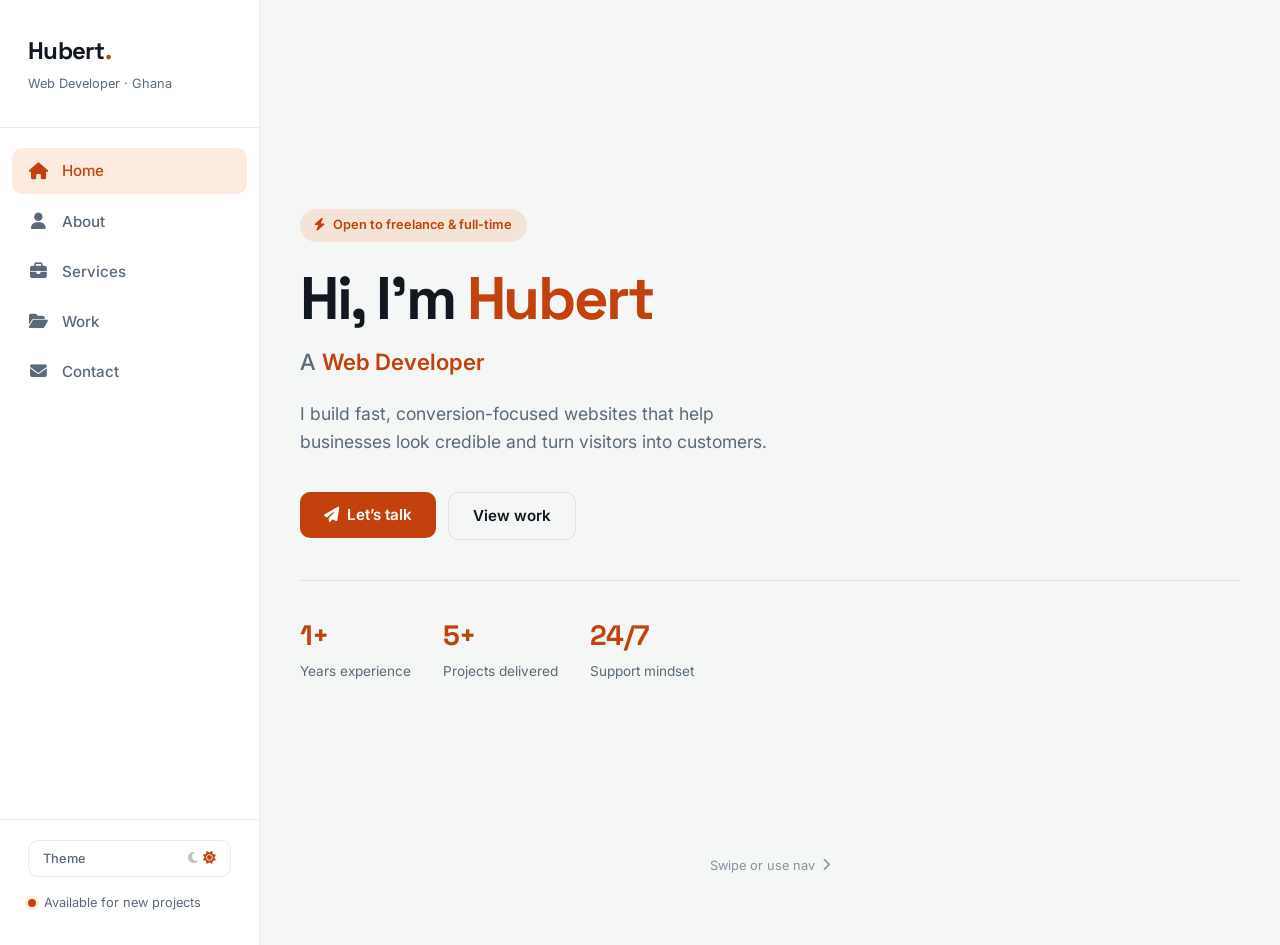
==== index.html @ 8af16c38 "Add files via upload" ====
<!DOCTYPE html>
<html lang="en" data-theme="dark">
<head>
  <meta charset="UTF-8" />
  <meta name="viewport" content="width=device-width, initial-scale=1.0" />
  <meta name="description" content="Hubert — Web Developer from Ghana. Clean, fast, conversion-focused websites that help businesses look credible and sell." />
  <meta name="keywords" content="Web Developer for hire, Freelance gigs, Freelance Developer, Websites, Business websites, Business assets, Digital assets, Hubert Sackey, Digital Marketing"/>
  <meta name="theme-color" content="#0f1419" />
  <title>Hubert | Web Developer</title>

  <link rel="preconnect" href="https://fonts.googleapis.com" />
  <link rel="preconnect" href="https://fonts.gstatic.com" crossorigin />
  <link href="https://fonts.googleapis.com/css2?family=Inter:wght@400;500;600;700&family=Space+Grotesk:wght@500;600;700&display=swap" rel="stylesheet" />
  <link rel="stylesheet" href="https://cdnjs.cloudflare.com/ajax/libs/font-awesome/6.5.2/css/all.min.css" />
  <link rel="stylesheet" href="https://cdn.jsdelivr.net/npm/swiper@11/swiper-bundle.min.css" />
  <link rel="stylesheet" href="styles.css"/>
 
 <style>
    
      @media (max-width: 900px) {
      .sidebar { display: none; }
      .mobile-nav { display: flex; }
      .mobile-theme { display: flex; }
      .slide-inner { padding: 2rem 1.25rem 5.5rem; }
      .about-grid, .contact-grid { grid-template-columns: 1fr; gap: 2rem; }
      .form-row { grid-template-columns: 1fr; }
      .home-stats { gap: 1.5rem; }
      .app { height: 100vh; width: 100%; }
      .home-slide .swiper-slide{height: 100vh;}
      .main {height: 100%;} 
      .preferred-height {position: fixed; height: 100vh;}
      body { height: 100vh;}
      .scroll-hint {
      position: fixed;
      padding-bottom: 60px;
      }
    }
    @media (max-width: 480px) {
      .home-title { font-size: 2.1rem; }
      .services-grid, .projects-grid { grid-template-columns: 1fr; }
    }
    @media (prefers-reduced-motion: reduce) {
      *, *::before, *::after {
        animation-duration: 0.01ms !important;
        transition-duration: 0.01ms !important;
      }
    }
 </style>
</head>
<body>
  <div class="app">
    <aside class="sidebar">
      <div class="brand">
        <div class="logo">Hubert<span>.</span></div>
        <div class="tagline">Web Developer · Ghana</div>
      </div>
      <nav class="nav" aria-label="Main navigation">
          <a href="portfolio-home.html"><button class="nav-item active" aria-current="page"><i class="fa-solid fa-house"></i> Home</button></a>
          <a href="portfolio-about.html"><button class="nav-item"><i class="fa-solid fa-user"></i> About</button></a>
          <a href="portfolio-services.html"><button class="nav-item"><i class="fa-solid fa-briefcase"></i> Services</button></a>
          <a href="portfolio-work.html"><button class="nav-item"><i class="fa-solid fa-folder-open"></i> Work</button></a>
          <a href="portfolio-contact.html"><button class="nav-item"><i class="fa-solid fa-envelope"></i> Contact</button></a>
        </nav>
      <div class="sidebar-footer">
        <button class="theme-toggle" id="themeToggle" type="button" aria-label="Toggle theme">
          <span>Theme</span>
          <span class="icons"><i class="fa-solid fa-moon"></i><i class="fa-solid fa-sun"></i></span>
        </button>
        <div class="availability">
          <span class="dot" aria-hidden="true"></span>
          Available for new projects
        </div>
      </div>
    </aside>

    <main class="main">
      <div class="swiper" id="portfolioSwiper">
        <div class="swiper-wrapper">
          <section class="swiper-slide home-slide" data-hash="home">
              <div class="preferred-height">
            <div class="slide-inner">
              <div class="home-badge"><i class="fa-solid fa-bolt"></i> Open to freelance &amp; full-time</div>
              <h1 class="home-title">Hi, I’m <span class="name">Hubert</span></h1>
              <p class="home-role">A <span class="typed" id="typed-role">Web Developer</span></p>
              <p class="home-lead">I build fast, conversion-focused websites that help businesses look credible and turn visitors into customers.</p>
              <div class="btn-group">
                <a href="portfolio-contact.html" title="Home Page"><button class="btn btn-primary" data-goto="4"><i class="fa-solid fa-paper-plane"></i> Let’s talk</button></a>
                <a href="portfolio-work.html"><button class="btn btn-ghost" data-goto="3">View work</button></a>
              </div>
              <div class="home-stats">
                <div class="stat"><strong>1+</strong><span>Years experience</span></div>
                <div class="stat"><strong>5+</strong><span>Projects delivered</span></div>
                <div class="stat"><strong>24/7</strong><span>Support mindset</span></div>
              </div>
              </div>
            </div>
            <p class="scroll-hint">Swipe or use nav <i class="fa-solid fa-chevron-right"></i></p>
          </section>
        </div>
      </div>
    </main>
  </div>

    <nav class="mobile-nav" aria-label="Mobile navigation">
      <a href="portfolio-home.html"><button class="active"><i class="fa-solid fa-house"></i> Home</button></a>
      <a href="portfolio-about.html"><button><i class="fa-solid fa-user"></i> About</button></a>
      <a href="portfolio-services.html"><button><i class="fa-solid fa-briefcase"></i> Services</button></a>
      <a href="portfolio-work.html"><button><i class="fa-solid fa-folder-open"></i> Work</button></a>
      <a href="portfolio-contact.html"><button><i class="fa-solid fa-envelope"></i> Contact</button></a>
    </nav>
  <button class="mobile-theme" id="mobileThemeToggle" type="button" aria-label="Toggle theme">
    <i class="fa-solid fa-moon" id="mobileThemeIcon"></i>
  </button>

  <div class="case-overlay" id="caseOverlay" role="dialog" aria-modal="true" aria-labelledby="caseTitle">
    <div class="case-header">
      <button type="button" class="case-back" id="caseBack"><i class="fa-solid fa-arrow-left"></i> Back to work</button>
    </div>
    <div class="case-body"><div class="case-inner" id="caseContent"></div></div>
  </div>

  <script src="https://cdn.jsdelivr.net/npm/swiper@11/swiper-bundle.min.js"></script>
  <script src="nav.js"></script>
<script>
  const roles = ['Web Developer', 'Landing Page Specialist', 'Responsive Site Builder', 'Problem Solver'];
  let roleIndex = 0;
  const typedEl = document.getElementById('typed-role');
  if (typedEl) {
    setInterval(() => {
      roleIndex = (roleIndex + 1) % roles.length;
      typedEl.style.opacity = '0';
      setTimeout(() => {
        typedEl.textContent = roles[roleIndex];
        typedEl.style.opacity = '1';
      }, 200);
    }, 2800);
    typedEl.style.transition = 'opacity 0.2s ease';
  }
</script>
</body>
</html>
---- styles.css ----
:root, [data-theme="dark"] {
      --bg: #0f1419;
      --bg-elevated: #1a222c;
      --bg-card: #212a36;
      --text: #e8eef4;
      --text-muted: #8b9bb4;
      --accent: #e85d04;
      --accent-dark: #c2410c;
      --accent-soft: rgba(232, 93, 4, 0.12);
      --border: rgba(255, 255, 255, 0.07);
      --shadow: 0 12px 40px rgba(0, 0, 0, 0.4);
    }
    [data-theme="light"] {
      --bg: #f4f7f5;
      --bg-elevated: #ffffff;
      --bg-card: #ffffff;
      --text: #12181f;
      --text-muted: #5a6a7a;
      --accent: #c2410c;
      --accent-dark: #9a3412;
      --accent-soft: rgba(232, 93, 4, 0.12);
      --border: rgba(0, 0, 0, 0.08);
      --shadow: 0 12px 32px rgba(0, 0, 0, 0.08);
    }
    :root {
      --radius: 14px;
      --sidebar-w: 260px;
      --transition: 0.25s cubic-bezier(0.4, 0, 0.2, 1);
      --font: 'Inter', system-ui, sans-serif;
      --font-display: 'Space Grotesk', 'Inter', sans-serif;
    }
    *, *::before, *::after { margin: 0; padding: 0; box-sizing: border-box; }
    html { scroll-behavior: smooth;  -webkit-text-size-adjust: 100%; }
    body {
      font-family: var(--font);
      background: var(--bg);
      color: var(--text);
      line-height: 1.6;
      height: 100%;
      -webkit-font-smoothing: antialiased;
      transition: background 0.3s ease, color 0.3s ease;
    }
    a { color: inherit; text-decoration: none; }
    button { font-family: inherit; cursor: pointer; }
    ul { list-style: none; }
    img { max-width: 100%; display: block; }

    .app { display: flex; height: 100%; width: 100%; }
    
    .sidebar {
      width: var(--sidebar-w);
      flex-shrink: 0;
      background: var(--bg-elevated);
      border-right: 1px solid var(--border);
      display: flex;
      flex-direction: column;
      padding: 2rem 0;
      z-index: 20;
      transition: background 0.3s ease, border-color 0.3s ease;
      height: 105vh;
    }
    

    .brand {
      padding: 0 1.75rem 2rem;
      border-bottom: 1px solid var(--border);
      margin-bottom: 1.25rem;
    }
    
    .brand .logo {
      font-family: var(--font-display);
      font-size: 1.5rem;
      font-weight: 700;
      letter-spacing: -0.03em;
    }
    
    .brand .logo span { color: var(--accent); }
    .brand .tagline { font-size: 0.8rem; color: var(--text-muted); margin-top: 0.25rem; }
    .nav {
      flex: 1;
      display: flex;
      flex-direction: column;
      gap: 0.25rem;
      padding: 0 0.75rem;
    }
    
    .nav-item {
      display: flex;
      align-items: center;
      gap: 0.85rem;
      padding: 0.85rem 1rem;
      border-radius: 10px;
      color: var(--text-muted);
      font-weight: 500;
      font-size: 0.95rem;
      transition: var(--transition);
      border: none;
      background: transparent;
      width: 100%;
      text-align: left;
    }
    
    .nav-item i { width: 1.25rem; text-align: center; font-size: 1.05rem; }
    .nav-item:hover { color: var(--text); background: var(--accent-soft); }
    .nav-item.active { color: var(--accent); background: var(--accent-soft); }
    .sidebar-footer {
      padding: 1.25rem 1.75rem 0;
      border-top: 1px solid var(--border);
      margin-top: auto;
      display: flex;
      flex-direction: column;
      gap: 1rem;
    }
    .availability {
      display: flex;
      align-items: center;
      gap: 0.5rem;
      font-size: 0.8rem;
      color: var(--text-muted);
    }
    .availability .dot {
      width: 8px; height: 8px;
      background: var(--accent);
      border-radius: 50%;
      box-shadow: 0 0 0 3px var(--accent-soft);
      animation: pulse 2s infinite;
    }
    @keyframes pulse {
      0%, 100% { opacity: 1; }
      50% { opacity: 0.5; }
    }
    .theme-toggle {
      display: flex;
      align-items: center;
      justify-content: space-between;
      gap: 0.75rem;
      padding: 0.6rem 0.85rem;
      background: var(--bg-card);
      border: 1px solid var(--border);
      border-radius: 10px;
      color: var(--text-muted);
      font-size: 0.8rem;
      font-weight: 500;
      transition: var(--transition);
      width: 100%;
    }
    .theme-toggle:hover { border-color: var(--accent); color: var(--accent); }
    .theme-toggle .icons { display: flex; gap: 0.35rem; }
    .theme-toggle .icons i { opacity: 0.4; transition: opacity 0.2s; }
    [data-theme="dark"] .theme-toggle .fa-moon { opacity: 1; color: var(--accent); }
    [data-theme="light"] .theme-toggle .fa-sun { opacity: 1; color: var(--accent); }

    .main { flex: 1; min-width: 0; min-height:100%; height: 100%; position: relative; }
    .swiper { width: 100%; height: 100%; }
    .swiper-slide {
      height: 100%;
      overflow-y: auto;
      overflow-x: hidden;
      background: var(--bg);
      -webkit-overflow-scrolling: touch;
      transition: background 0.3s ease;
      height: 100%;
      }
    .slide-inner {
      max-width: 1100px;
      margin: 0 auto;
      padding: 3.5rem 2.5rem 4rem;
      min-height: 100%;
    }

    .mobile-nav {
      display: none;
      position: fixed;
      bottom: 0; left: 0; right: 0;
      background: var(--bg-elevated);
      border-top: 1px solid var(--border);
      padding: 0.5rem 0.5rem calc(0.5rem + env(safe-area-inset-bottom));
      z-index: 30;
      justify-content: space-around;
    }
    .mobile-nav button {
      display: flex;
      flex-direction: column;
      align-items: center;
      gap: 0.2rem;
      background: none;
      border: none;
      color: var(--text-muted);
      font-size: 0.65rem;
      padding: 0.4rem 0.6rem;
      transition: var(--transition);
    }
    .mobile-nav button i { font-size: 1.15rem; }
    .mobile-nav button.active { color: var(--accent); }
    .mobile-theme {
      position: fixed;
      top: 1rem; right: 1rem;
      z-index: 25;
      width: 42px; height: 42px;
      border-radius: 12px;
      background: var(--bg-elevated);
      border: 1px solid var(--border);
      color: var(--text-muted);
      display: none;
      align-items: center;
      justify-content: center;
      font-size: 1.1rem;
      box-shadow: var(--shadow);
      transition: var(--transition);
    }
    .mobile-theme:hover { color: var(--accent); border-color: var(--accent); }

    .section-label {
      font-size: 0.75rem;
      font-weight: 600;
      letter-spacing: 0.12em;
      text-transform: uppercase;
      color: var(--accent);
      margin-bottom: 0.75rem;
    }
    .section-title {
      font-family: var(--font-display);
      font-size: clamp(1.85rem, 4vw, 2.5rem);
      font-weight: 700;
      letter-spacing: -0.03em;
      line-height: 1.15;
      margin-bottom: 1rem;
    }
    .section-desc {
      color: var(--text-muted);
      font-size: 1.05rem;
      max-width: 540px;
      margin-bottom: 2.5rem;
    }
    .btn {
      display: inline-flex;
      align-items: center;
      justify-content: center;
      gap: 0.5rem;
      padding: 0.85rem 1.5rem;
      border-radius: 10px;
      font-weight: 600;
      font-size: 0.95rem;
      border: none;
      transition: var(--transition);
    }
    .btn-primary { background: var(--accent); color: #1a0a00; }
    [data-theme="light"] .btn-primary { color: #fff; }
    .btn-primary:hover {
      filter: brightness(1.08);
      transform: translateY(-1px);
      box-shadow: 0 8px 24px var(--accent-soft);
    }
    .btn-ghost {
      background: transparent;
      color: var(--text);
      border: 1px solid var(--border);
    }
    .btn-ghost:hover { border-color: var(--accent); color: var(--accent); }
    .btn-group { display: flex; flex-wrap: wrap; gap: 0.75rem; margin-top: 1.75rem; }

    .home-slide .slide-inner {
      display: flex;
      flex-direction: column;
      justify-content: center;
      min-height: 100vh;
    }
    
    .home-badge {
      display: inline-flex;
      align-items: center;
      gap: 0.5rem;
      background: var(--accent-soft);
      color: var(--accent);
      font-size: 0.8rem;
      font-weight: 600;
      padding: 0.4rem 0.9rem;
      border-radius: 999px;
      margin-bottom: 1.5rem;
      width: fit-content;
    }
    .home-title {
      font-family: var(--font-display);
      font-size: clamp(2.4rem, 6vw, 3.75rem);
      font-weight: 700;
      letter-spacing: -0.04em;
      line-height: 1.1;
      margin-bottom: 0.75rem;
    }
    .home-title .name { color: var(--accent); }
    .home-role {
      font-size: clamp(1.15rem, 2.5vw, 1.4rem);
      color: var(--text-muted);
      font-weight: 500;
      margin-bottom: 1.25rem;
    }
    .home-role .typed { color: var(--accent); font-weight: 600; }
    .home-lead {
      font-size: 1.1rem;
      color: var(--text-muted);
      max-width: 480px;
      margin-bottom: 0.5rem;
    }
    .home-stats {
      display: flex;
      flex-wrap: wrap;
      gap: 2rem;
      margin-top: 2.5rem;
      padding-top: 2rem;
      border-top: 1px solid var(--border);
    }
    .stat strong {
      display: block;
      font-family: var(--font-display);
      font-size: 1.75rem;
      font-weight: 700;
      color: var(--accent);
      letter-spacing: -0.02em;
    }
    .stat span { font-size: 0.85rem; color: var(--text-muted); }

    .about-grid {
      display: grid;
      grid-template-columns: 1fr 1fr;
      gap: 3rem;
      align-items: start;
    }
    .about-text p { color: var(--text-muted); margin-bottom: 1rem; }
    .about-meta {
      display: grid;
      grid-template-columns: 1fr 1fr;
      gap: 0.75rem 1.5rem;
      margin: 1.75rem 0;
    }
    .meta-item { font-size: 0.9rem; }
    .meta-item span { color: var(--accent); font-weight: 600; margin-right: 0.35rem; }
    .skills { display: flex; flex-direction: column; gap: 1.1rem; }
    .skill { display: flex; flex-direction: column; gap: 0.4rem; }
    .skill-header {
      display: flex;
      justify-content: space-between;
      font-size: 0.9rem;
      font-weight: 500;
    }
    .skill-header .pct { color: var(--text-muted); font-size: 0.8rem; }
    .skill-bar {
      height: 8px;
      background: var(--bg-card);
      border: 1px solid var(--border);
      border-radius: 999px;
      overflow: hidden;
    }
    .skill-fill {
      height: 100%;
      background: linear-gradient(90deg, var(--accent-dark), var(--accent));
      border-radius: 999px;
      width: 0;
      transition: width 1.1s cubic-bezier(0.22, 1, 0.36, 1);
    }

    .services-grid {
      display: grid;
      grid-template-columns: repeat(auto-fill, minmax(260px, 1fr));
      gap: 1.25rem;
    }
    .service-card {
      background: var(--bg-card);
      border: 1px solid var(--border);
      border-radius: var(--radius);
      padding: 1.75rem;
      transition: var(--transition);
      height: 100%;
      display: flex;
      flex-direction: column;
    }
    .service-card:hover {
      border-color: var(--accent);
      transform: translateY(-4px);
      box-shadow: var(--shadow);
    }
    .service-icon {
      width: 48px; height: 48px;
      border-radius: 12px;
      background: var(--accent-soft);
      color: var(--accent);
      display: flex;
      align-items: center;
      justify-content: center;
      font-size: 1.25rem;
      margin-bottom: 1.25rem;
    }
    .service-card h3 {
      font-family: var(--font-display);
      font-size: 1.15rem;
      font-weight: 600;
      margin-bottom: 0.6rem;
      letter-spacing: -0.02em;
    }
    .service-card p { color: var(--text-muted); font-size: 0.92rem; flex: 1; }

    .projects-grid {
      display: grid;
      grid-template-columns: repeat(auto-fill, minmax(280px, 1fr));
      gap: 1.5rem;
    }
    .project-card {
      background: var(--bg-card);
      border: 1px solid var(--border);
      border-radius: var(--radius);````
      overflow: hidden;
      transition: var(--transition);
      display: flex;
      flex-direction: column;
    }
    .project-card:hover {
      border-color: var(--accent);
      transform: translateY(-4px);
      box-shadow: var(--shadow);
    }
    .project-thumb {
      aspect-ratio: 16 / 10;
      background: linear-gradient(135deg, var(--accent-soft) 0%, var(--bg) 100%);
      display: flex;
      align-items: center;
      justify-content: center;
      position: relative;
      overflow: auto;
    }
    .project-thumb img {
      font-size: 2.5rem;
      z-index: 1;
      border-radius: 10px 10px 10px 10px;````
    }
    
    .project-body {
      padding: 1.35rem 1.5rem 1.5rem;
      flex: 1;
      display: flex;
      flex-direction: column;
    }
    .project-tags { display: flex; flex-wrap: wrap; gap: 0.4rem; margin-bottom: 0.75rem; }
    .tag {
      font-size: 0.7rem;
      font-weight: 600;
      text-transform: uppercase;
      letter-spacing: 0.04em;
      padding: 0.25rem 0.55rem;
      border-radius: 6px;
      background: var(--accent-soft);
      color: var(--accent);
    }
    .project-body h3 {
      font-family: var(--font-display);
      font-size: 1.15rem;
      font-weight: 600;
      margin-bottom: 0.5rem;
      letter-spacing: -0.02em;
    }
    .project-body p {
      color: var(--text-muted);
      font-size: 0.9rem;
      flex: 1;
      margin-bottom: 1rem;
    }
    .project-link {
      font-size: 0.85rem;
      font-weight: 600;
      color: var(--accent);
      display: inline-flex;
      align-items: center;
      gap: 0.35rem;
      background: none;
      border: none;
      padding: 0;
      cursor: pointer;
    }
    .project-link:hover { gap: 0.55rem; }

    .contact-grid {
      display: grid;
      grid-template-columns: 1fr 1.4fr;
      gap: 2.5rem;
      align-items: start;
    }
    .contact-info { display: flex; flex-direction: column; gap: 1.25rem; }
    .contact-item { display: flex; gap: 1rem; align-items: flex-start; }
    .contact-item .icon {
      width: 44px; height: 44px;
      border-radius: 10px;
      background: var(--accent-soft);
      color: var(--accent);
      display: flex;
      align-items: center;
      justify-content: center;
      flex-shrink: 0;
    }
    .contact-item h4 {
      font-size: 0.85rem;
      font-weight: 600;
      color: var(--text-muted);
      margin-bottom: 0.15rem;
    }
    .contact-item p, .contact-item a { font-weight: 500; font-size: 0.95rem; }
    .contact-item a:hover { color: var(--accent); }
    .socials { display: flex; gap: 0.6rem; margin-top: 1.5rem; }
    .socials a {
      width: 40px; height: 40px;
      border-radius: 10px;
      background: var(--bg-card);
      border: 1px solid var(--border);
      display: flex;
      align-items: center;
      justify-content: center;
      color: var(--text-muted);
      transition: var(--transition);
    }
    .socials a:hover {
      color: var(--accent);
      border-color: var(--accent);
      background: var(--accent-soft);
    }
    .contact-form {
      background: var(--bg-card);
      border: 1px solid var(--border);
      border-radius: var(--radius);
      padding: 1.75rem;
    }
    .form-row {
      display: grid;
      grid-template-columns: 1fr 1fr;
      gap: 1rem;
      margin-bottom: 1rem;
    }
    .form-group { margin-bottom: 1rem; }
    .form-group label {
      display: block;
      font-size: 0.8rem;
      font-weight: 600;
      color: var(--text-muted);
      margin-bottom: 0.4rem;
    }
    .form-group input,
    .form-group textarea {
      width: 100%;
      padding: 0.85rem 1rem;
      background: var(--bg);
      border: 1px solid var(--border);
      border-radius: 10px;
      color: var(--text);
      font-family: inherit;
      font-size: 0.95rem;
      transition: var(--transition);
    }
    .form-group input:focus,
    .form-group textarea:focus {
      outline: none;
      border-color: var(--accent);
      box-shadow: 0 0 0 3px var(--accent-soft);
    }
    .form-group textarea { resize: vertical; min-height: 120px; }
    .form-note { font-size: 0.75rem; color: var(--text-muted); margin-top: 0.75rem; }

    .scroll-hint {
      position: absolute;
      bottom: 1.5rem;
      left: 50%;
      transform: translateX(-50%);
      font-size: 0.8rem;
      color: var(--text-muted);
      display: flex;
      align-items: center;
      gap: 0.4rem;
      opacity: 0.7;
      pointer-events: none;
      z-index: 5;
    }
    .scroll-hint i { animation: bounce 1.4s infinite; }
    @keyframes bounce {
      0%, 100% { transform: translateX(0); }
      50% { transform: translateX(4px); }
    }

    .case-overlay {
      position: fixed;
      inset: 0;
      z-index: 100;
      background: var(--bg);
      display: none;
      flex-direction: column;
      overflow: hidden;
    }
    .case-overlay.open { display: flex; }
    .case-header {
      flex-shrink: 0;
      display: flex;
      align-items: center;
      justify-content: space-between;
      padding: 1rem 1.5rem;
      border-bottom: 1px solid var(--border);
      background: var(--bg-elevated);
    }
    .case-back {
      display: inline-flex;
      align-items: center;
      gap: 0.5rem;
      background: none;
      border: none;
      color: var(--text-muted);
      font-size: 0.9rem;
      font-weight: 500;
      padding: 0.5rem 0.75rem;
      border-radius: 8px;
      transition: var(--transition);
    }
    .case-back:hover { color: var(--accent); background: var(--accent-soft); }
    .case-body {
      flex: 1;
      overflow-y: auto;
      -webkit-overflow-scrolling: touch;
      padding: 2.5rem 1.5rem 4rem;
    }
    .case-inner { max-width: 720px; margin: 0 auto; }
    .case-inner .section-label { margin-bottom: 0.5rem; }
    .case-inner h1 {
      font-family: var(--font-display);
      font-size: clamp(1.75rem, 4vw, 2.25rem);
      font-weight: 700;
      letter-spacing: -0.03em;
      margin-bottom: 1rem;
      line-height: 1.2;
    }
    .case-meta { display: flex; flex-wrap: wrap; gap: 0.5rem; margin-bottom: 2rem; }
    .case-block { margin-bottom: 2rem; }
    .case-block h3 {
      font-family: var(--font-display);
      font-size: 1.1rem;
      font-weight: 600;
      margin-bottom: 0.6rem;
      color: var(--accent);
    }
    .case-block p, .case-block li {
      color: var(--text-muted);
      font-size: 1rem;
      margin-bottom: 0.5rem;
    }
    .case-block ul { padding-left: 1.25rem; list-style: disc; }
    .case-block li { margin-bottom: 0.35rem; }
    .case-result {
      background: var(--accent-soft);
      border: 1px solid var(--border);
      border-radius: var(--radius);
      padding: 1.25rem 1.5rem;
      margin: 1.5rem 0;
    }
    .case-result strong { color: var(--accent); }
    .case-cta { margin-top: 2.5rem; padding-top: 1.5rem; border-top: 1px solid var(--border); }

   
    
    /* ==== THE END ==== */
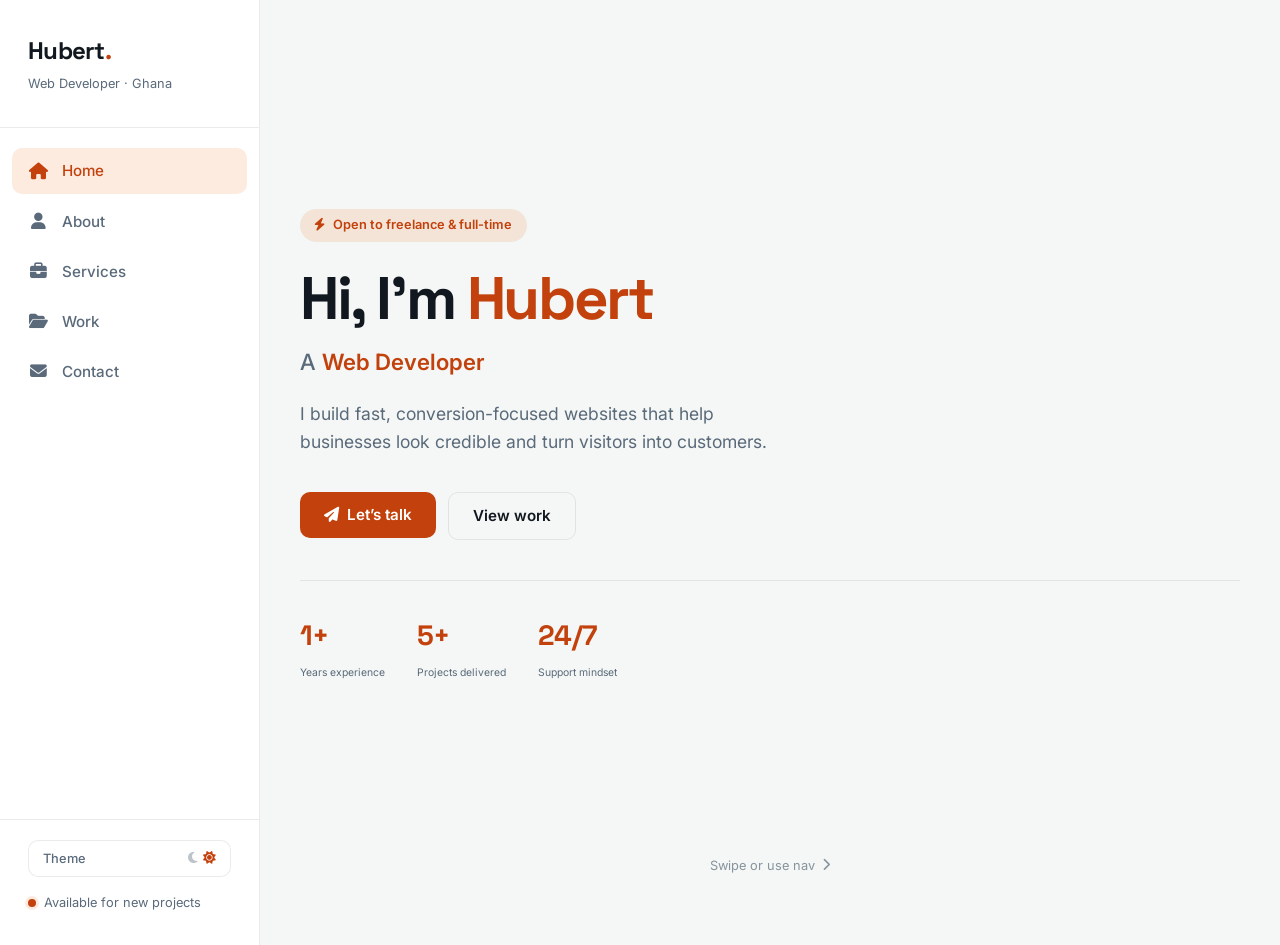
==== commit 5f480b3b: "Update index.html" ====
--- a/styles.css
+++ b/styles.css
@@ -317,7 +317,7 @@
       color: var(--accent);
       letter-spacing: -0.02em;
     }
-    .stat span { font-size: 0.85rem; color: var(--text-muted); }
+    .stat span { font-size: 0.65rem; color: var(--text-muted); }
 
     .about-grid {
       display: grid;
@@ -657,4 +657,4 @@
 
    
     
-    /* ==== THE END ==== */+    /* ==== THE END ==== */
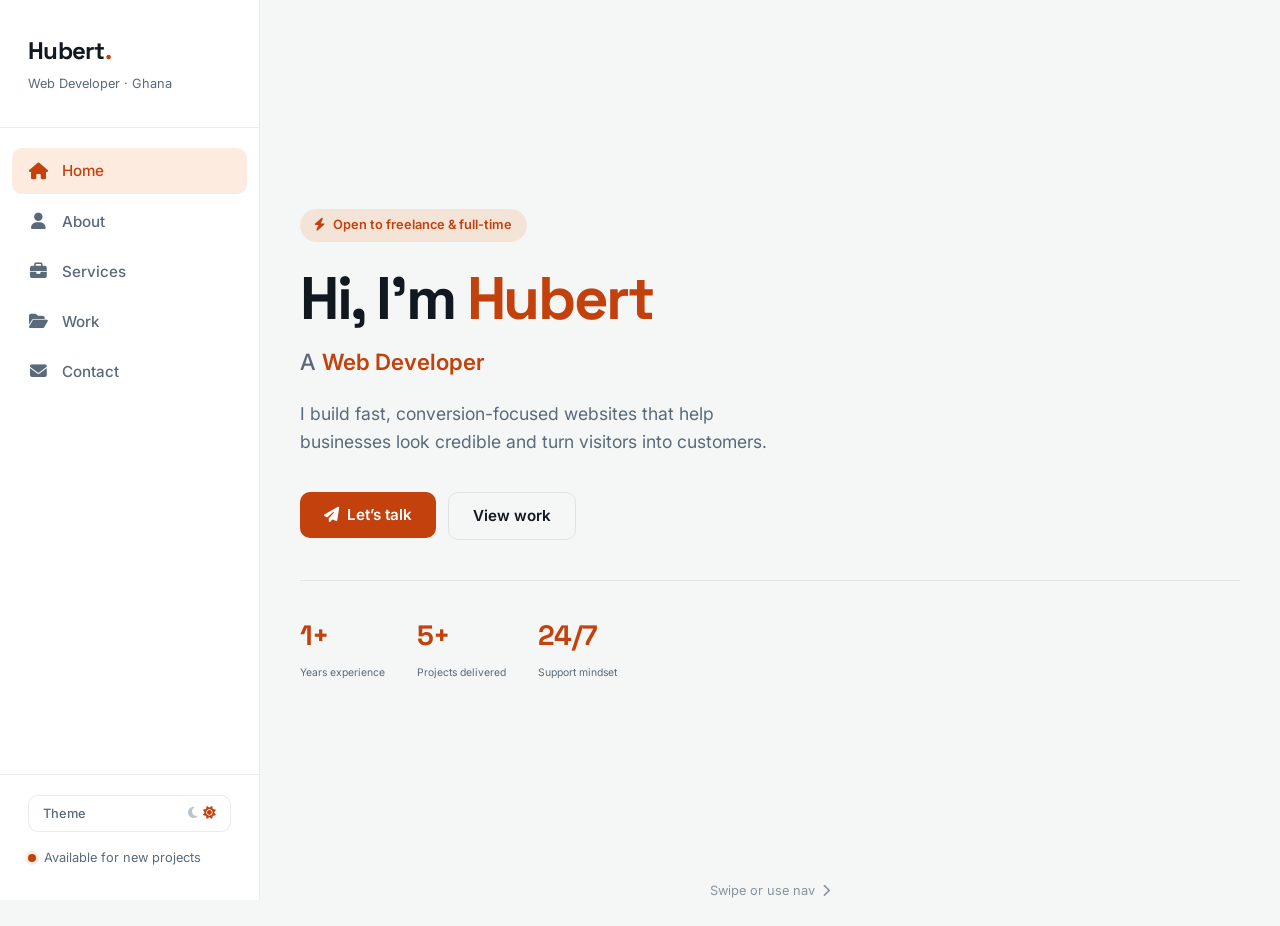
==== commit fb8da902: "Update navigation links to point to index.html" ====
--- a/index.html
+++ b/index.html
@@ -30,10 +30,6 @@
       .main {height: 100%;} 
       .preferred-height {position: fixed; height: 100vh;}
       body { height: 100vh;}
-      .scroll-hint {
-      position: fixed;
-      padding-bottom: 60px;
-      }
     }
     @media (max-width: 480px) {
       .home-title { font-size: 2.1rem; }
@@ -55,7 +51,7 @@
         <div class="tagline">Web Developer · Ghana</div>
       </div>
       <nav class="nav" aria-label="Main navigation">
-          <a href="portfolio-home.html"><button class="nav-item active" aria-current="page"><i class="fa-solid fa-house"></i> Home</button></a>
+          <a href="index.html"><button class="nav-item active" aria-current="page"><i class="fa-solid fa-house"></i> Home</button></a>
           <a href="portfolio-about.html"><button class="nav-item"><i class="fa-solid fa-user"></i> About</button></a>
           <a href="portfolio-services.html"><button class="nav-item"><i class="fa-solid fa-briefcase"></i> Services</button></a>
           <a href="portfolio-work.html"><button class="nav-item"><i class="fa-solid fa-folder-open"></i> Work</button></a>
@@ -77,7 +73,6 @@
       <div class="swiper" id="portfolioSwiper">
         <div class="swiper-wrapper">
           <section class="swiper-slide home-slide" data-hash="home">
-              <div class="preferred-height">
             <div class="slide-inner">
               <div class="home-badge"><i class="fa-solid fa-bolt"></i> Open to freelance &amp; full-time</div>
               <h1 class="home-title">Hi, I’m <span class="name">Hubert</span></h1>
@@ -92,8 +87,8 @@
                 <div class="stat"><strong>5+</strong><span>Projects delivered</span></div>
                 <div class="stat"><strong>24/7</strong><span>Support mindset</span></div>
               </div>
-              </div>
-            </div>
+             </div>
+            </div><br/>
             <p class="scroll-hint">Swipe or use nav <i class="fa-solid fa-chevron-right"></i></p>
           </section>
         </div>
@@ -102,7 +97,7 @@
   </div>
 
     <nav class="mobile-nav" aria-label="Mobile navigation">
-      <a href="portfolio-home.html"><button class="active"><i class="fa-solid fa-house"></i> Home</button></a>
+      <a href="index.html"><button class="active"><i class="fa-solid fa-house"></i> Home</button></a>
       <a href="portfolio-about.html"><button><i class="fa-solid fa-user"></i> About</button></a>
       <a href="portfolio-services.html"><button><i class="fa-solid fa-briefcase"></i> Services</button></a>
       <a href="portfolio-work.html"><button><i class="fa-solid fa-folder-open"></i> Work</button></a>
--- a/styles.css
+++ b/styles.css
@@ -22,6 +22,9 @@
       --border: rgba(0, 0, 0, 0.08);
       --shadow: 0 12px 32px rgba(0, 0, 0, 0.08);
     }
+    
+
+
     :root {
       --radius: 14px;
       --sidebar-w: 260px;
@@ -29,6 +32,8 @@
       --font: 'Inter', system-ui, sans-serif;
       --font-display: 'Space Grotesk', 'Inter', sans-serif;
     }
+    
+    
     *, *::before, *::after { margin: 0; padding: 0; box-sizing: border-box; }
     html { scroll-behavior: smooth;  -webkit-text-size-adjust: 100%; }
     body {
@@ -36,9 +41,10 @@
       background: var(--bg);
       color: var(--text);
       line-height: 1.6;
-      height: 100%;
       -webkit-font-smoothing: antialiased;
       transition: background 0.3s ease, color 0.3s ease;
+      min-height: 100vh;
+      overflow-x: hidden;
     }
     a { color: inherit; text-decoration: none; }
     button { font-family: inherit; cursor: pointer; }
@@ -47,18 +53,33 @@
 
     .app { display: flex; height: 100%; width: 100%; }
     
-    .sidebar {
+  .sidebar {
       width: var(--sidebar-w);
       flex-shrink: 0;
       background: var(--bg-elevated);
       border-right: 1px solid var(--border);
       display: flex;
       flex-direction: column;
+      position: fixed;
       padding: 2rem 0;
       z-index: 20;
       transition: background 0.3s ease, border-color 0.3s ease;
-      height: 105vh;
-    }
+      height: 100vh;
+    }
+    
+   /* .sidebar {
+  width: var(--sidebar-w);
+  background: var(--bg-elevated);
+  border-right: 1px solid var(--border);
+  padding: 2rem 0;
+  display: flex;
+  flex-direction: column;
+  position: fixed;
+  transition: background 0.3s ease, border-color 0.3s ease;
+  
+  height: 100vh;
+  z-index: 20;
+}*/
     
 
     .brand {
@@ -150,7 +171,15 @@
     [data-theme="dark"] .theme-toggle .fa-moon { opacity: 1; color: var(--accent); }
     [data-theme="light"] .theme-toggle .fa-sun { opacity: 1; color: var(--accent); }
 
-    .main { flex: 1; min-width: 0; min-height:100%; height: 100%; position: relative; }
+    .main { 
+        flex: 1; 
+        min-height:100vh; 
+        height: 100%;
+        position: relative; 
+        flex: 1;
+        margin-left: var(--sidebar-w);
+        display: block;
+}}
     .swiper { width: 100%; height: 100%; }
     .swiper-slide {
       height: 100%;
@@ -166,6 +195,8 @@
       margin: 0 auto;
       padding: 3.5rem 2.5rem 4rem;
       min-height: 100%;
+      display: block;
+      position: relative;
     }
 
     .mobile-nav {
@@ -655,6 +686,59 @@
     .case-result strong { color: var(--accent); }
     .case-cta { margin-top: 2.5rem; padding-top: 1.5rem; border-top: 1px solid var(--border); }
 
-   
+   @media (max-width: 900px) {
+  .sidebar {
+    display: none;
+  }
+
+  .main {
+    margin-left: 0;
+  }
+
+  .section {
+    padding: 40px 24px 100px;
+  }
+
+  .mobile-nav {
+    display: flex;
+  }
+
+  .about-grid {
+    grid-template-columns: 1fr;
+    gap: 32px;
+  }
+
+  .contact-grid {
+    grid-template-columns: 1fr;
+  }
+
+  .form-row {
+    grid-template-columns: 1fr;
+  }
+
+  .stats {
+    gap: 24px;
+  }
+}
+
+@media (max-width: 480px) {
+  .section {
+    padding: 32px 18px 100px;
+  }
+
+  .home-title {
+    font-size: 2rem;
+  }
+
+  .btn-group {
+    flex-direction: column;
+  }
+
+  .btn {
+    width: 100%;
+    justify-content: center;
+  }
+}
+
     
     /* ==== THE END ==== */
